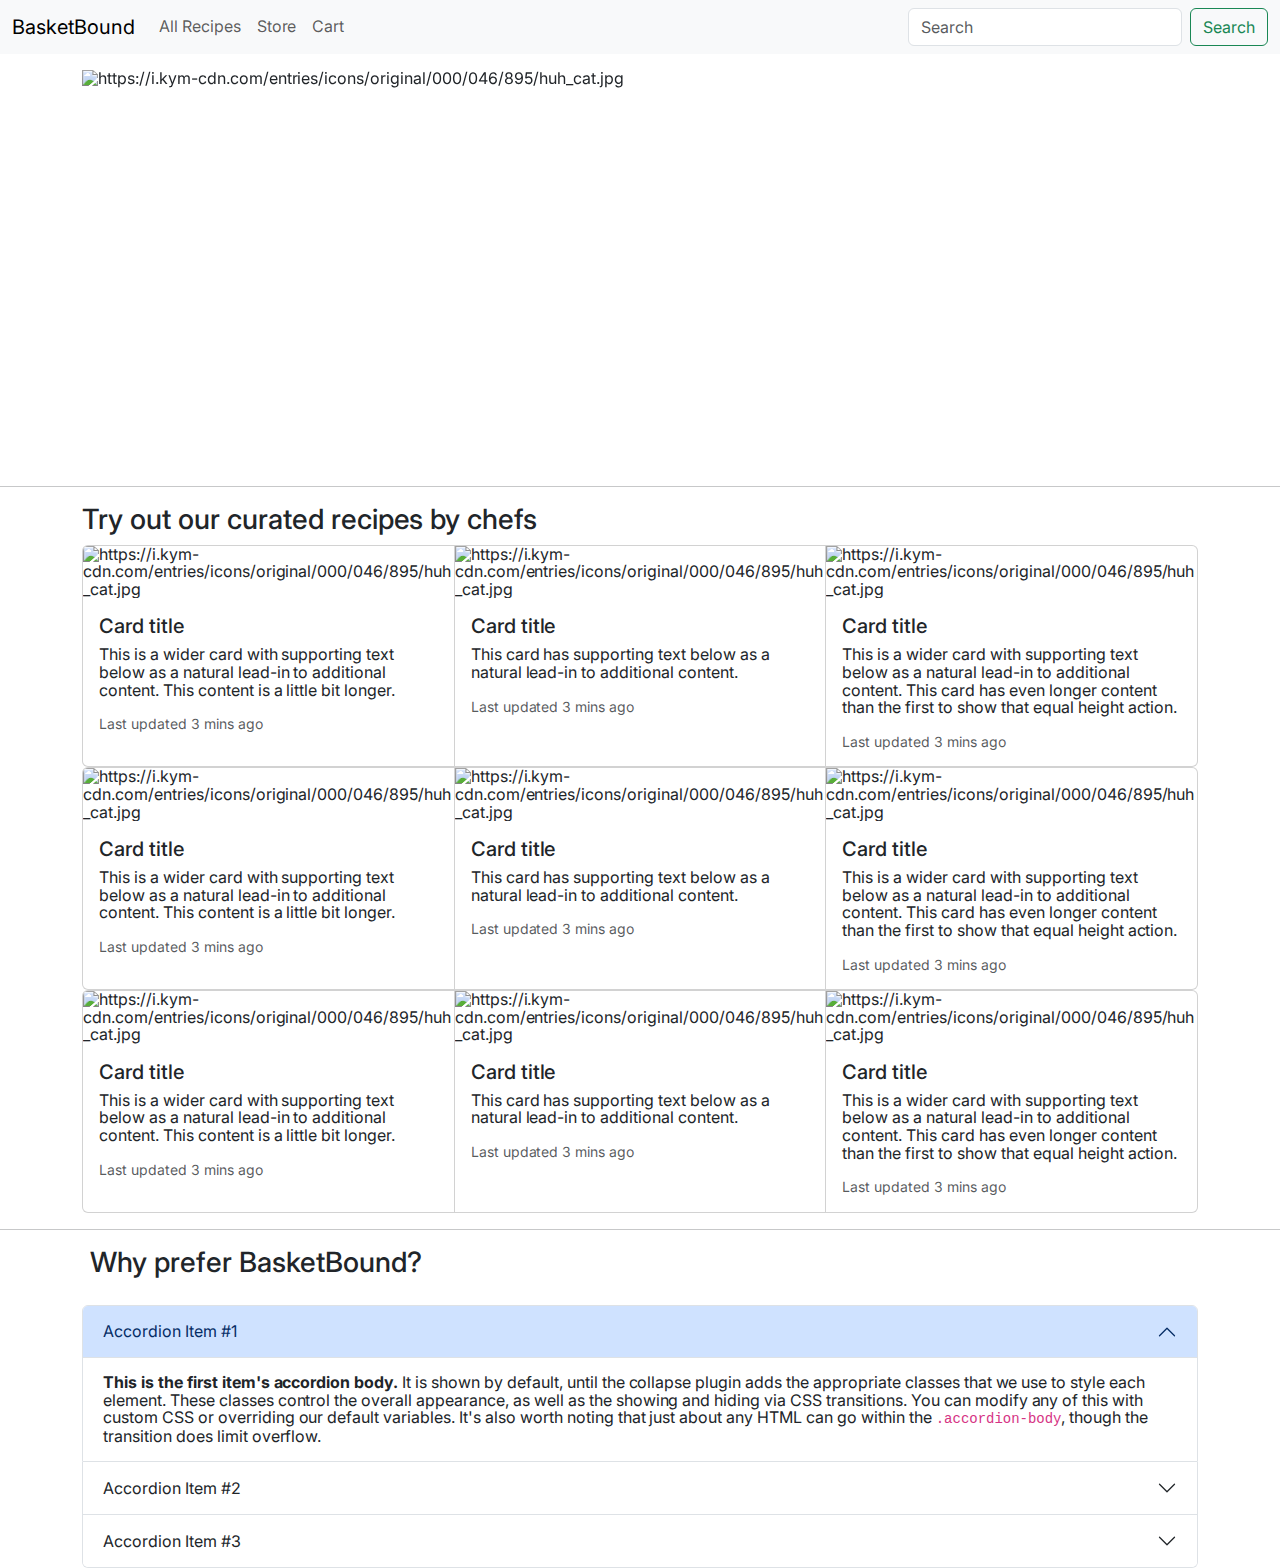
==== index.html @ 432cb75b "Initial commit" ====
<!doctype html>
<html lang="en">

<head>
    <meta charset="utf-8">
    <meta name="viewport" content="width=device-width, initial-scale=1">
    <title>Home | BasketBound</title>
    <link href="https://cdn.jsdelivr.net/npm/bootstrap@5.2.3/dist/css/bootstrap.min.css" rel="stylesheet">
    <link rel="preconnect" href="https://fonts.googleapis.com">
    <link rel="preconnect" href="https://fonts.gstatic.com" crossorigin>
    <link href="https://fonts.googleapis.com/css2?family=Inter:wght@100..900&display=swap" rel="stylesheet">
    <style>
        .carousel .carousel-item {
            height: 400px;
        }

        .carousel-item img {
            position: absolute;
            object-fit: cover;
            top: 0;
            left: 0;
            min-height: 400px;
        }
        body{
            font-family: 'Inter', sans-serif;
            letter-spacing: -0.02px;
            line-height: 1.1;
        }
    </style>
</head>

<body>
    <!-- Navbar -->
    <div class="">
        <nav class="navbar navbar-expand-lg bg-light">
            <div class="container-fluid">
                <a class="navbar-brand" href="./index.html">BasketBound</a>
                <button class="navbar-toggler" type="button" data-bs-toggle="collapse"
                    data-bs-target="#navbarTogglerDemo02" aria-controls="navbarTogglerDemo02" aria-expanded="false"
                    aria-label="Toggle navigation">
                    <span class="navbar-toggler-icon"></span>
                </button>
                <div class="collapse navbar-collapse" id="navbarTogglerDemo02">
                    <ul class="navbar-nav me-auto mb-2 mb-lg-0">
                        <li class="nav-item">
                            <a class="nav-link" href="./recipes.html">All Recipes</a>
                        </li>
                        <li class="nav-item">
                            <a class="nav-link" href="./store.html">Store</a>
                        </li>
                        <li class="nav-item">
                            <a class="nav-link" href="./cart.html">Cart</a>
                        </li>
                    </ul>
                    <form class="d-flex" role="search">
                        <input class="form-control me-2" type="search" placeholder="Search" aria-label="Search">
                        <button class="btn btn-outline-success" type="submit">Search</button>
                    </form>
                </div>
            </div>
        </nav>
    </div>
    <!-- Carousel -->
    <div class="container mt-3">
        <div id="carouselExampleCaptions" class="carousel slide" data-bs-ride="false">
            <div class="carousel-indicators">
                <button type="button" data-bs-target="#carouselExampleCaptions" data-bs-slide-to="0" class="active"
                    aria-current="true" aria-label="Slide 1"></button>
                <button type="button" data-bs-target="#carouselExampleCaptions" data-bs-slide-to="1"
                    aria-label="Slide 2"></button>
                <button type="button" data-bs-target="#carouselExampleCaptions" data-bs-slide-to="2"
                    aria-label="Slide 3"></button>
            </div>
            <div class="carousel-inner">
                <div class="carousel-item active">
                    <img src="https://i.kym-cdn.com/entries/icons/original/000/046/895/huh_cat.jpg"
                        class="d-block w-100"
                        alt="https://i.kym-cdn.com/entries/icons/original/000/046/895/huh_cat.jpg">
                    <div class="carousel-caption d-none d-md-block">
                        <h5>First slide label</h5>
                        <p>Some representative placeholder content for the first slide.</p>
                    </div>
                </div>
                <div class="carousel-item">
                    <img src="https://i.kym-cdn.com/entries/icons/original/000/046/895/huh_cat.jpg"
                        class="d-block w-100"
                        alt="https://i.kym-cdn.com/entries/icons/original/000/046/895/huh_cat.jpg">
                    <div class="carousel-caption d-none d-md-block">
                        <h5>Second slide label</h5>
                        <p>Some representative placeholder content for the second slide.</p>
                    </div>
                </div>
                <div class="carousel-item">
                    <img src="https://i.kym-cdn.com/entries/icons/original/000/046/895/huh_cat.jpg"
                        class="d-block w-100"
                        alt="https://i.kym-cdn.com/entries/icons/original/000/046/895/huh_cat.jpg">
                    <div class="carousel-caption d-none d-md-block">
                        <h5>Third slide label</h5>
                        <p>Some representative placeholder content for the third slide.</p>
                    </div>
                </div>
            </div>
            <button class="carousel-control-prev" type="button" data-bs-target="#carouselExampleCaptions"
                data-bs-slide="prev">
                <span class="carousel-control-prev-icon" aria-hidden="true"></span>
                <span class="visually-hidden">Previous</span>
            </button>
            <button class="carousel-control-next" type="button" data-bs-target="#carouselExampleCaptions"
                data-bs-slide="next">
                <span class="carousel-control-next-icon" aria-hidden="true"></span>
                <span class="visually-hidden">Next</span>
            </button>
        </div>
    </div>
    <hr>
    <!-- Popular Recipes - Card group -->
    <div class="container mt-3">
        <h3>Try out our curated recipes by chefs</h3>
        <div class="card-group">
            <div class="card">
                <img src="https://i.kym-cdn.com/entries/icons/original/000/046/895/huh_cat.jpg" class="card-img-top"
                    alt="https://i.kym-cdn.com/entries/icons/original/000/046/895/huh_cat.jpg">
                <div class="card-body">
                    <h5 class="card-title">Card title</h5>
                    <p class="card-text">This is a wider card with supporting text below as a natural lead-in to
                        additional content. This content is a little bit longer.</p>
                    <p class="card-text"><small class="text-muted">Last updated 3 mins ago</small></p>
                </div>
            </div>
            <div class="card">
                <img src="https://i.kym-cdn.com/entries/icons/original/000/046/895/huh_cat.jpg" class="card-img-top"
                    alt="https://i.kym-cdn.com/entries/icons/original/000/046/895/huh_cat.jpg">
                <div class="card-body">
                    <h5 class="card-title">Card title</h5>
                    <p class="card-text">This card has supporting text below as a natural lead-in to additional content.
                    </p>
                    <p class="card-text"><small class="text-muted">Last updated 3 mins ago</small></p>
                </div>
            </div>
            <div class="card">
                <img src="https://i.kym-cdn.com/entries/icons/original/000/046/895/huh_cat.jpg" class="card-img-top"
                    alt="https://i.kym-cdn.com/entries/icons/original/000/046/895/huh_cat.jpg">
                <div class="card-body">
                    <h5 class="card-title">Card title</h5>
                    <p class="card-text">This is a wider card with supporting text below as a natural lead-in to
                        additional content. This card has even longer content than the first to show that equal height
                        action.</p>
                    <p class="card-text"><small class="text-muted">Last updated 3 mins ago</small></p>
                </div>
            </div>
        </div>
        <div class="card-group">
            <div class="card">
                <img src="https://i.kym-cdn.com/entries/icons/original/000/046/895/huh_cat.jpg" class="card-img-top"
                    alt="https://i.kym-cdn.com/entries/icons/original/000/046/895/huh_cat.jpg">
                <div class="card-body">
                    <h5 class="card-title">Card title</h5>
                    <p class="card-text">This is a wider card with supporting text below as a natural lead-in to
                        additional content. This content is a little bit longer.</p>
                    <p class="card-text"><small class="text-muted">Last updated 3 mins ago</small></p>
                </div>
            </div>
            <div class="card">
                <img src="https://i.kym-cdn.com/entries/icons/original/000/046/895/huh_cat.jpg" class="card-img-top"
                    alt="https://i.kym-cdn.com/entries/icons/original/000/046/895/huh_cat.jpg">
                <div class="card-body">
                    <h5 class="card-title">Card title</h5>
                    <p class="card-text">This card has supporting text below as a natural lead-in to additional content.
                    </p>
                    <p class="card-text"><small class="text-muted">Last updated 3 mins ago</small></p>
                </div>
            </div>
            <div class="card">
                <img src="https://i.kym-cdn.com/entries/icons/original/000/046/895/huh_cat.jpg" class="card-img-top"
                    alt="https://i.kym-cdn.com/entries/icons/original/000/046/895/huh_cat.jpg">
                <div class="card-body">
                    <h5 class="card-title">Card title</h5>
                    <p class="card-text">This is a wider card with supporting text below as a natural lead-in to
                        additional content. This card has even longer content than the first to show that equal height
                        action.</p>
                    <p class="card-text"><small class="text-muted">Last updated 3 mins ago</small></p>
                </div>
            </div>
        </div>
        <div class="card-group">
            <div class="card">
                <img src="https://i.kym-cdn.com/entries/icons/original/000/046/895/huh_cat.jpg" class="card-img-top"
                    alt="https://i.kym-cdn.com/entries/icons/original/000/046/895/huh_cat.jpg">
                <div class="card-body">
                    <h5 class="card-title">Card title</h5>
                    <p class="card-text">This is a wider card with supporting text below as a natural lead-in to
                        additional content. This content is a little bit longer.</p>
                    <p class="card-text"><small class="text-muted">Last updated 3 mins ago</small></p>
                </div>
            </div>
            <div class="card">
                <img src="https://i.kym-cdn.com/entries/icons/original/000/046/895/huh_cat.jpg" class="card-img-top"
                    alt="https://i.kym-cdn.com/entries/icons/original/000/046/895/huh_cat.jpg">
                <div class="card-body">
                    <h5 class="card-title">Card title</h5>
                    <p class="card-text">This card has supporting text below as a natural lead-in to additional content.
                    </p>
                    <p class="card-text"><small class="text-muted">Last updated 3 mins ago</small></p>
                </div>
            </div>
            <div class="card">
                <img src="https://i.kym-cdn.com/entries/icons/original/000/046/895/huh_cat.jpg" class="card-img-top"
                    alt="https://i.kym-cdn.com/entries/icons/original/000/046/895/huh_cat.jpg">
                <div class="card-body">
                    <h5 class="card-title">Card title</h5>
                    <p class="card-text">This is a wider card with supporting text below as a natural lead-in to
                        additional content. This card has even longer content than the first to show that equal height
                        action.</p>
                    <p class="card-text"><small class="text-muted">Last updated 3 mins ago</small></p>
                </div>
            </div>
        </div>
    </div>
    <hr>
    <!-- FAQ - Accordion -->
    <div class="container mt-3">
        <h3 class="d-block m-2">Why prefer BasketBound?</h3>
        <span>&nbsp;</span>
        <div class="accordion" id="accordionExample">
            <div class="accordion-item">
                <h2 class="accordion-header" id="headingOne">
                    <button class="accordion-button" type="button" data-bs-toggle="collapse"
                        data-bs-target="#collapseOne" aria-expanded="true" aria-controls="collapseOne">
                        Accordion Item #1
                    </button>
                </h2>
                <div id="collapseOne" class="accordion-collapse collapse show" aria-labelledby="headingOne"
                    data-bs-parent="#accordionExample">
                    <div class="accordion-body">
                        <strong>This is the first item's accordion body.</strong> It is shown by default, until the
                        collapse plugin adds the appropriate classes that we use to style each element. These classes
                        control the overall appearance, as well as the showing and hiding via CSS transitions. You can
                        modify any of this with custom CSS or overriding our default variables. It's also worth noting
                        that just about any HTML can go within the <code>.accordion-body</code>, though the transition
                        does limit overflow.
                    </div>
                </div>
            </div>
            <div class="accordion-item">
                <h2 class="accordion-header" id="headingTwo">
                    <button class="accordion-button collapsed" type="button" data-bs-toggle="collapse"
                        data-bs-target="#collapseTwo" aria-expanded="false" aria-controls="collapseTwo">
                        Accordion Item #2
                    </button>
                </h2>
                <div id="collapseTwo" class="accordion-collapse collapse" aria-labelledby="headingTwo"
                    data-bs-parent="#accordionExample">
                    <div class="accordion-body">
                        <strong>This is the second item's accordion body.</strong> It is hidden by default, until the
                        collapse plugin adds the appropriate classes that we use to style each element. These classes
                        control the overall appearance, as well as the showing and hiding via CSS transitions. You can
                        modify any of this with custom CSS or overriding our default variables. It's also worth noting
                        that just about any HTML can go within the <code>.accordion-body</code>, though the transition
                        does limit overflow.
                    </div>
                </div>
            </div>
            <div class="accordion-item">
                <h2 class="accordion-header" id="headingThree">
                    <button class="accordion-button collapsed" type="button" data-bs-toggle="collapse"
                        data-bs-target="#collapseThree" aria-expanded="false" aria-controls="collapseThree">
                        Accordion Item #3
                    </button>
                </h2>
                <div id="collapseThree" class="accordion-collapse collapse" aria-labelledby="headingThree"
                    data-bs-parent="#accordionExample">
                    <div class="accordion-body">
                        <strong>This is the third item's accordion body.</strong> It is hidden by default, until the
                        collapse plugin adds the appropriate classes that we use to style each element. These classes
                        control the overall appearance, as well as the showing and hiding via CSS transitions. You can
                        modify any of this with custom CSS or overriding our default variables. It's also worth noting
                        that just about any HTML can go within the <code>.accordion-body</code>, though the transition
                        does limit overflow.
                    </div>
                </div>
            </div>
        </div>
    </div>

    <script src="https://cdn.jsdelivr.net/npm/bootstrap@5.2.3/dist/js/bootstrap.bundle.min.js"
        ></script>
</body>

</html>
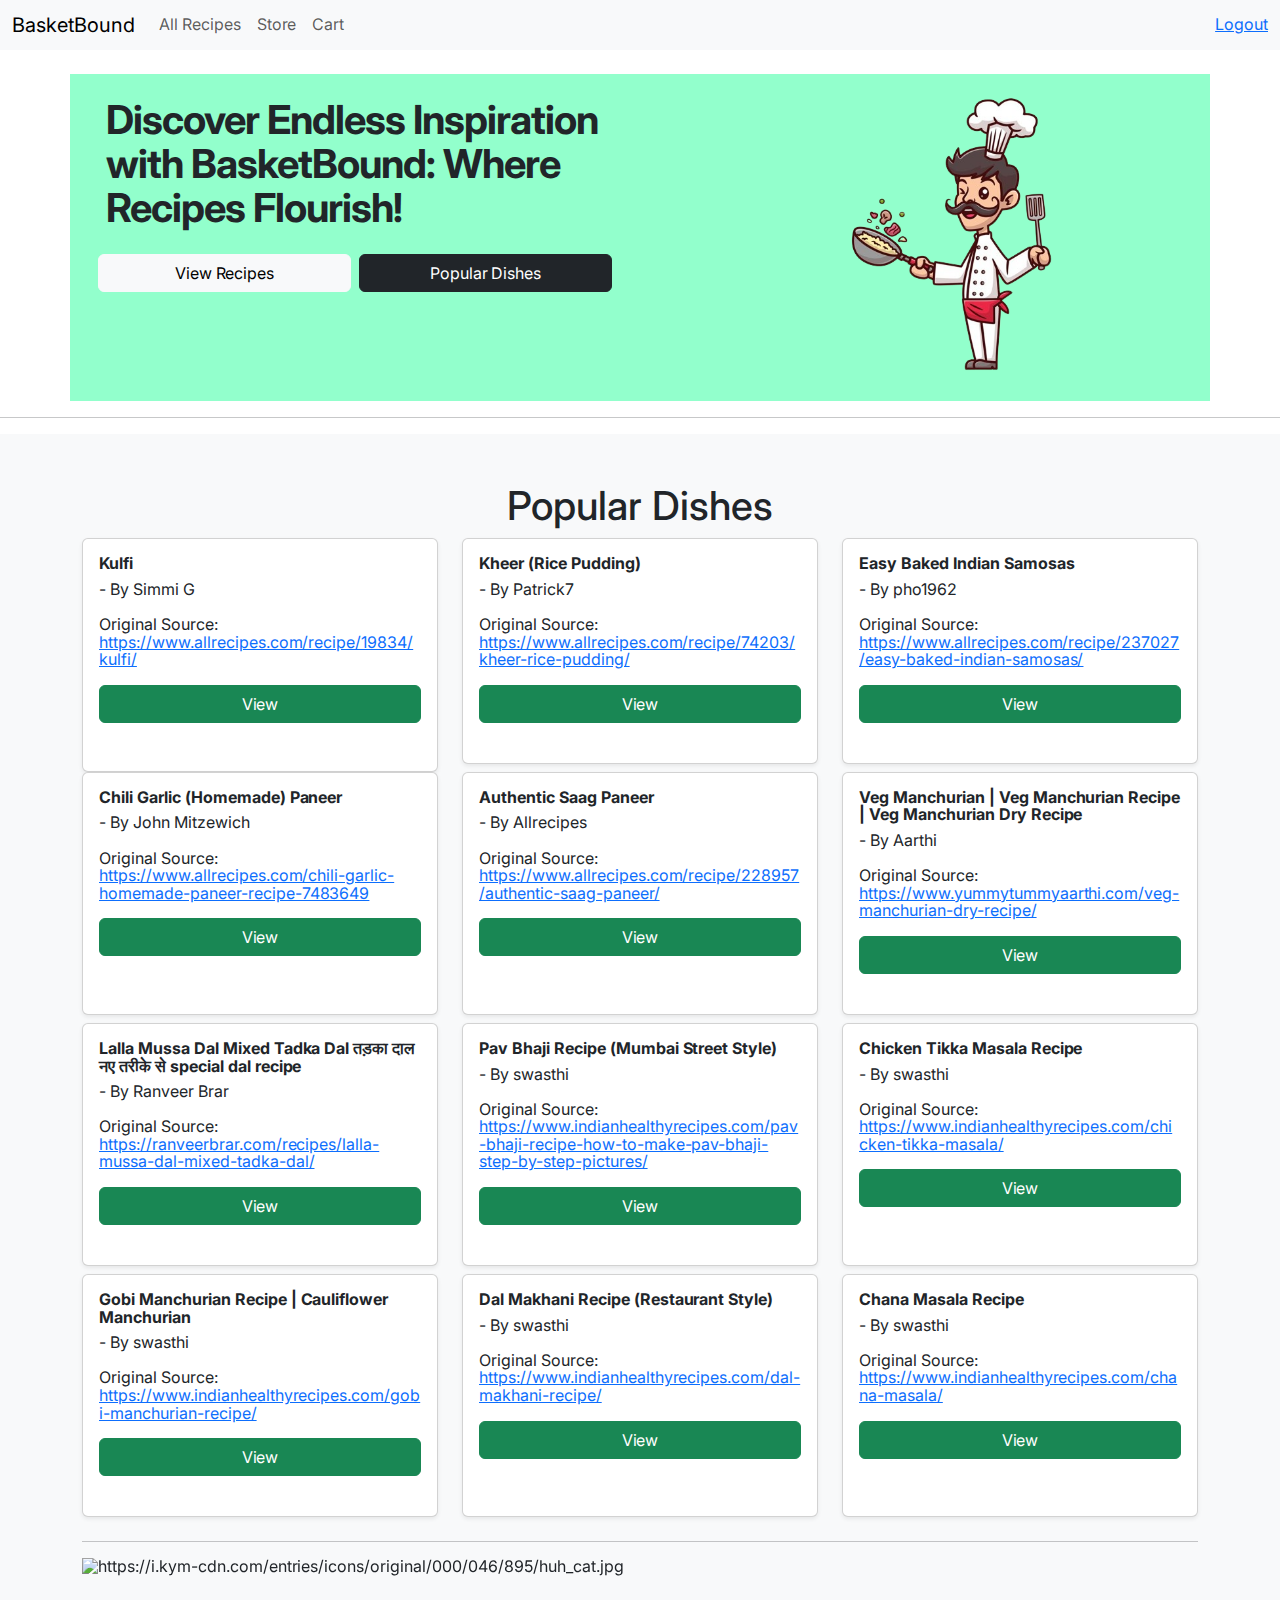
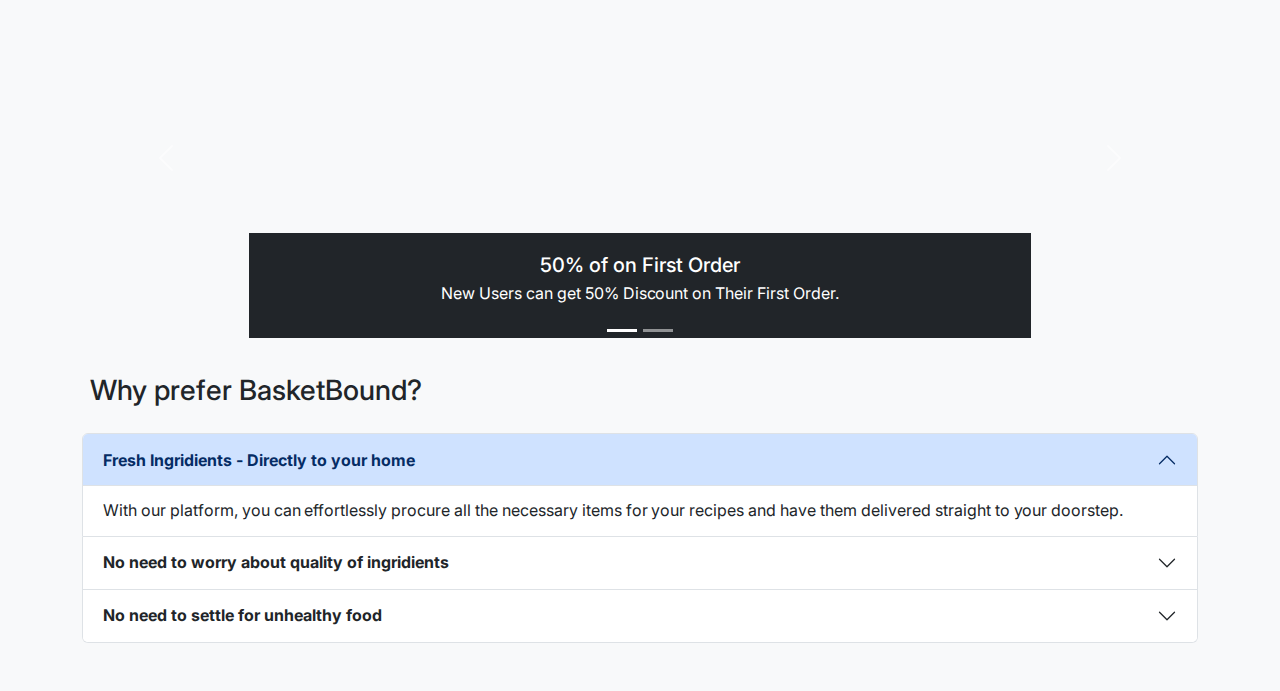
==== commit 59050723: "Improved and added design changes made by rahul + added `recipe-detail.html` and `checkout.html`" ====
--- a/index.html
+++ b/index.html
@@ -1,14 +1,18 @@
-<!doctype html>
+<!DOCTYPE html>
 <html lang="en">
-
 <head>
     <meta charset="utf-8">
     <meta name="viewport" content="width=device-width, initial-scale=1">
     <title>Home | BasketBound</title>
     <link href="https://cdn.jsdelivr.net/npm/bootstrap@5.2.3/dist/css/bootstrap.min.css" rel="stylesheet">
     <link rel="preconnect" href="https://fonts.googleapis.com">
-    <link rel="preconnect" href="https://fonts.gstatic.com" crossorigin>
-    <link href="https://fonts.googleapis.com/css2?family=Inter:wght@100..900&display=swap" rel="stylesheet">
+    <link rel="preconnect" href="https://fonts.gstatic.com" crossorigin="">
+    <link href="https://fonts.googleapis.com/css2?family=Inter:wght@100..900&amp;display=swap" rel="stylesheet">
+    <link rel="stylesheet" href="https://cdnjs.cloudflare.com/ajax/libs/font-awesome/6.5.1/css/all.min.css"
+        integrity="sha512-DTOQO9RWCH3ppGqcWaEA1BIZOC6xxalwEsw9c2QQeAIftl+Vegovlnee1c9QX4TctnWMn13TZye+giMm8e2LwA=="
+        crossorigin="anonymous" referrerpolicy="no-referrer">
+    <link rel="stylesheet" href="style.css">
+
     <style>
         .carousel .carousel-item {
             height: 400px;
@@ -20,11 +24,20 @@
             top: 0;
             left: 0;
             min-height: 400px;
+            min-width: 200px;
         }
-        body{
-            font-family: 'Inter', sans-serif;
+
+        body {
+            font-family: "Inter", sans-serif;
             letter-spacing: -0.02px;
+            font-weight: 400;
             line-height: 1.1;
+        }
+        .card{
+            height: 100% !important;
+        }
+        .card.mb-4 img {
+            max-height: 350px;
         }
     </style>
 </head>
@@ -52,238 +65,350 @@
                             <a class="nav-link" href="./cart.html">Cart</a>
                         </li>
                     </ul>
-                    <form class="d-flex" role="search">
-                        <input class="form-control me-2" type="search" placeholder="Search" aria-label="Search">
-                        <button class="btn btn-outline-success" type="submit">Search</button>
-                    </form>
+                    <a href="./login.html">Logout</a>
                 </div>
             </div>
         </nav>
     </div>
-    <!-- Carousel -->
-    <div class="container mt-3">
-        <div id="carouselExampleCaptions" class="carousel slide" data-bs-ride="false">
-            <div class="carousel-indicators">
-                <button type="button" data-bs-target="#carouselExampleCaptions" data-bs-slide-to="0" class="active"
-                    aria-current="true" aria-label="Slide 1"></button>
-                <button type="button" data-bs-target="#carouselExampleCaptions" data-bs-slide-to="1"
-                    aria-label="Slide 2"></button>
-                <button type="button" data-bs-target="#carouselExampleCaptions" data-bs-slide-to="2"
-                    aria-label="Slide 3"></button>
-            </div>
-            <div class="carousel-inner">
-                <div class="carousel-item active">
-                    <img src="https://i.kym-cdn.com/entries/icons/original/000/046/895/huh_cat.jpg"
-                        class="d-block w-100"
-                        alt="https://i.kym-cdn.com/entries/icons/original/000/046/895/huh_cat.jpg">
-                    <div class="carousel-caption d-none d-md-block">
-                        <h5>First slide label</h5>
-                        <p>Some representative placeholder content for the first slide.</p>
-                    </div>
-                </div>
-                <div class="carousel-item">
-                    <img src="https://i.kym-cdn.com/entries/icons/original/000/046/895/huh_cat.jpg"
-                        class="d-block w-100"
-                        alt="https://i.kym-cdn.com/entries/icons/original/000/046/895/huh_cat.jpg">
-                    <div class="carousel-caption d-none d-md-block">
-                        <h5>Second slide label</h5>
-                        <p>Some representative placeholder content for the second slide.</p>
-                    </div>
-                </div>
-                <div class="carousel-item">
-                    <img src="https://i.kym-cdn.com/entries/icons/original/000/046/895/huh_cat.jpg"
-                        class="d-block w-100"
-                        alt="https://i.kym-cdn.com/entries/icons/original/000/046/895/huh_cat.jpg">
-                    <div class="carousel-caption d-none d-md-block">
-                        <h5>Third slide label</h5>
-                        <p>Some representative placeholder content for the third slide.</p>
-                    </div>
-                </div>
-            </div>
-            <button class="carousel-control-prev" type="button" data-bs-target="#carouselExampleCaptions"
-                data-bs-slide="prev">
-                <span class="carousel-control-prev-icon" aria-hidden="true"></span>
-                <span class="visually-hidden">Previous</span>
-            </button>
-            <button class="carousel-control-next" type="button" data-bs-target="#carouselExampleCaptions"
-                data-bs-slide="next">
-                <span class="carousel-control-next-icon" aria-hidden="true"></span>
-                <span class="visually-hidden">Next</span>
-            </button>
+
+
+    <div class="container hero-section mt-4">
+        <div class="row">
+            <div class="col-md-6">
+                <h1 class="fw-bolder heading text-dark m-4 hero-tag">Discover Endless Inspiration with
+                    BasketBound:
+                    Where Recipes Flourish!</h1>
+                <div class="m-3 row gap-2">
+                    <a type="button" href="./recipes.html" class="col btn btn-light">View Recipes</a>
+                    <a type="button" href="#popular-dishes" class="col btn btn-dark">Popular Dishes</a>
+                </div>
+            </div>
+            <div class="col-md-6">
+                <img src="Images/hero.png" class="hero-img" alt="">
+
+            </div>
         </div>
     </div>
     <hr>
-    <!-- Popular Recipes - Card group -->
-    <div class="container mt-3">
-        <h3>Try out our curated recipes by chefs</h3>
-        <div class="card-group">
-            <div class="card">
-                <img src="https://i.kym-cdn.com/entries/icons/original/000/046/895/huh_cat.jpg" class="card-img-top"
-                    alt="https://i.kym-cdn.com/entries/icons/original/000/046/895/huh_cat.jpg">
-                <div class="card-body">
-                    <h5 class="card-title">Card title</h5>
-                    <p class="card-text">This is a wider card with supporting text below as a natural lead-in to
-                        additional content. This content is a little bit longer.</p>
-                    <p class="card-text"><small class="text-muted">Last updated 3 mins ago</small></p>
-                </div>
-            </div>
-            <div class="card">
-                <img src="https://i.kym-cdn.com/entries/icons/original/000/046/895/huh_cat.jpg" class="card-img-top"
-                    alt="https://i.kym-cdn.com/entries/icons/original/000/046/895/huh_cat.jpg">
-                <div class="card-body">
-                    <h5 class="card-title">Card title</h5>
-                    <p class="card-text">This card has supporting text below as a natural lead-in to additional content.
-                    </p>
-                    <p class="card-text"><small class="text-muted">Last updated 3 mins ago</small></p>
-                </div>
-            </div>
-            <div class="card">
-                <img src="https://i.kym-cdn.com/entries/icons/original/000/046/895/huh_cat.jpg" class="card-img-top"
-                    alt="https://i.kym-cdn.com/entries/icons/original/000/046/895/huh_cat.jpg">
-                <div class="card-body">
-                    <h5 class="card-title">Card title</h5>
-                    <p class="card-text">This is a wider card with supporting text below as a natural lead-in to
-                        additional content. This card has even longer content than the first to show that equal height
-                        action.</p>
-                    <p class="card-text"><small class="text-muted">Last updated 3 mins ago</small></p>
-                </div>
-            </div>
+    <div class="album py-5 bg-light" id="popular-dishes">
+        <div class="container">
+            <h1 class="heading-text" align="center">Popular Dishes</h1>
+            <div class="row">
+                <div class="col-md-4 mb-">
+                    <div class="card mb-4 shadow-sm">
+                        <!-- <svg class="bd-placeholder-img card-img-top" width="100%" height="225" xmlns="http://www.w3.org/2000/svg" role="img" aria-label="Placeholder: Thumbnail" preserveAspectRatio="xMidYMid slice" focusable="false"><title>Placeholder</title><rect width="100%" height="100%" fill="#55595c"/><text x="50%" y="50%" fill="#eceeef" dy=".3em">Thumbnail</text></svg> -->
+                        <img src="https://www.allrecipes.com/thmb/XFhOqHKWqiUPHjPYtZr5UCOFSqQ=/1500x0/filters:no_upscale():max_bytes(150000):strip_icc()/736349-kulfi-Leisha-1x1-1-27872b0a38bc4766bdb3217d3a7f214f.jpg"
+                            alt="" srcset="">
+                        <div class="card-body">
+                            <p class="card-title fw-bold">Kulfi</p>
+                            <p class="card-text">- By Simmi G<br><br> Original Source: <a
+                                    href="https://www.allrecipes.com/recipe/19834/kulfi/">https://www.allrecipes.com/recipe/19834/kulfi/</a>
+                            </p>
+                            <div class="d-grid gap-2">
+                                <a href="./recipe-detail.html" class="btn btn-success">View</a>
+                            </div>
+                        </div>
+                    </div>
+                </div>
+
+                <div class="col-md-4 mb-2">
+                    <div class="card mb-4 shadow-sm">
+                        <!-- <svg class="bd-placeholder-img card-img-top" width="100%" height="225" xmlns="http://www.w3.org/2000/svg" role="img" aria-label="Placeholder: Thumbnail" preserveAspectRatio="xMidYMid slice" focusable="false"><title>Placeholder</title><rect width="100%" height="100%" fill="#55595c"/><text x="50%" y="50%" fill="#eceeef" dy=".3em">Thumbnail</text></svg> -->
+                        <img src="https://www.allrecipes.com/thmb/qf1aHJcHi9iC1psLs7dS0w9T-Mo=/1500x0/filters:no_upscale():max_bytes(150000):strip_icc()/2237989-74a75a7e04f441fb8180e02811041929.jpg"
+                            alt="" srcset="">
+                        <div class="card-body">
+                            <p class="card-title fw-bold">Kheer (Rice Pudding)</p>
+                            <p class="card-text">- By Patrick7<br><br> Original Source: <a
+                                    href="https://www.allrecipes.com/recipe/74203/kheer-rice-pudding/">https://www.allrecipes.com/recipe/74203/kheer-rice-pudding/</a>
+                            </p>
+                            <div class="d-grid gap-2">
+                                <a href="./recipe-detail.html" class="btn btn-success">View</a>
+                            </div>
+                        </div>
+                    </div>
+                </div>
+
+                <div class="col-md-4 mb-2">
+                    <div class="card mb-4 shadow-sm">
+                        <!-- <svg class="bd-placeholder-img card-img-top" width="100%" height="225" xmlns="http://www.w3.org/2000/svg" role="img" aria-label="Placeholder: Thumbnail" preserveAspectRatio="xMidYMid slice" focusable="false"><title>Placeholder</title><rect width="100%" height="100%" fill="#55595c"/><text x="50%" y="50%" fill="#eceeef" dy=".3em">Thumbnail</text></svg> -->
+                        <img src="https://www.allrecipes.com/thmb/-nG5Xe62ncJ_-pD4iYmrIBpe3oI=/1500x0/filters:no_upscale():max_bytes(150000):strip_icc()/3449161-easy-baked-indian-samosas-dslade-4x3-1-15f273201ceb48f39d922eb952636c97.jpg"
+                            alt="" srcset="">
+                        <div class="card-body">
+                            <p class="card-title fw-bold">Easy Baked Indian Samosas</p>
+                            <p class="card-text">- By pho1962<br><br> Original Source: <a
+                                    href="https://www.allrecipes.com/recipe/237027/easy-baked-indian-samosas/">https://www.allrecipes.com/recipe/237027/easy-baked-indian-samosas/</a>
+                            </p>
+                            <div class="d-grid gap-2">
+                                <a href="./recipe-detail.html" class="btn btn-success">View</a>
+                            </div>
+                        </div>
+                    </div>
+                </div>
+
+                <div class="col-md-4 mb-2">
+                    <div class="card mb-4 shadow-sm">
+                        <!-- <svg class="bd-placeholder-img card-img-top" width="100%" height="225" xmlns="http://www.w3.org/2000/svg" role="img" aria-label="Placeholder: Thumbnail" preserveAspectRatio="xMidYMid slice" focusable="false"><title>Placeholder</title><rect width="100%" height="100%" fill="#55595c"/><text x="50%" y="50%" fill="#eceeef" dy=".3em">Thumbnail</text></svg> -->
+                        <img src="https://www.allrecipes.com/thmb/xQ-becYNdcjmF0Bmt37pSqENcjY=/1500x0/filters:no_upscale():max_bytes(150000):strip_icc()/7483649ChiliGarlicPaneerchefJohn4x3-c6653bb06f114d19be76de957cec2874.jpg"
+                            alt="" srcset="">
+                        <div class="card-body">
+                            <p class="card-title fw-bold">Chili Garlic (Homemade) Paneer</p>
+                            <p class="card-text">- By John Mitzewich<br><br> Original Source: <a
+                                    href="https://www.allrecipes.com/chili-garlic-homemade-paneer-recipe-7483649">https://www.allrecipes.com/chili-garlic-homemade-paneer-recipe-7483649</a>
+                            </p>
+                            <div class="d-grid gap-2">
+                                <a href="./recipe-detail.html" class="btn btn-success">View</a>
+                            </div>
+                        </div>
+                    </div>
+                </div>
+
+                <div class="col-md-4 mb-2">
+                    <div class="card mb-4 shadow-sm">
+                        <!-- <svg class="bd-placeholder-img card-img-top" width="100%" height="225" xmlns="http://www.w3.org/2000/svg" role="img" aria-label="Placeholder: Thumbnail" preserveAspectRatio="xMidYMid slice" focusable="false"><title>Placeholder</title><rect width="100%" height="100%" fill="#55595c"/><text x="50%" y="50%" fill="#eceeef" dy=".3em">Thumbnail</text></svg> -->
+                        <img src="https://www.allrecipes.com/thmb/bxVDGrGgSIxZQVAmIwgdf7WPFgE=/1500x0/filters:no_upscale():max_bytes(150000):strip_icc()/8924990-5910b21fc7d94e67a6b0b098afe3f990.jpg"
+                            alt="" srcset="">
+                        <div class="card-body">
+                            <p class="card-title fw-bold">Authentic Saag Paneer</p>
+                            <p class="card-text">- By Allrecipes<br><br> Original Source: <a
+                                    href="https://www.allrecipes.com/recipe/228957/authentic-saag-paneer/">https://www.allrecipes.com/recipe/228957/authentic-saag-paneer/</a>
+                            </p>
+                            <div class="d-grid gap-2">
+                                <a href="./recipe-detail.html" class="btn btn-success">View</a>
+                            </div>
+                        </div>
+                    </div>
+                </div>
+
+                <div class="col-md-4 mb-2">
+                    <div class="card mb-4 shadow-sm">
+                        <!-- <svg class="bd-placeholder-img card-img-top" width="100%" height="225" xmlns="http://www.w3.org/2000/svg" role="img" aria-label="Placeholder: Thumbnail" preserveAspectRatio="xMidYMid slice" focusable="false"><title>Placeholder</title><rect width="100%" height="100%" fill="#55595c"/><text x="50%" y="50%" fill="#eceeef" dy=".3em">Thumbnail</text></svg> -->
+                        <img src="https://www.yummytummyaarthi.com/wp-content/uploads/2015/11/1-9-1.jpg" alt=""
+                            srcset="">
+                        <div class="card-body">
+                            <p class="card-title fw-bold">Veg Manchurian | Veg Manchurian Recipe | Veg Manchurian Dry
+                                Recipe</p>
+                            <p class="card-text">- By Aarthi<br><br> Original Source: <a
+                                    href="https://www.yummytummyaarthi.com/veg-manchurian-dry-recipe/">https://www.yummytummyaarthi.com/veg-manchurian-dry-recipe/</a>
+                            </p>
+                            <div class="d-grid gap-2">
+                                <a href="./recipe-detail.html" class="btn btn-success">View</a>
+                            </div>
+                        </div>
+                    </div>
+                </div>
+
+                <div class="col-md-4 mb-2">
+                    <div class="card mb-4 shadow-sm">
+                        <!-- <svg class="bd-placeholder-img card-img-top" width="100%" height="225" xmlns="http://www.w3.org/2000/svg" role="img" aria-label="Placeholder: Thumbnail" preserveAspectRatio="xMidYMid slice" focusable="false"><title>Placeholder</title><rect width="100%" height="100%" fill="#55595c"/><text x="50%" y="50%" fill="#eceeef" dy=".3em">Thumbnail</text></svg> -->
+                        <img src="https://ranveerbrar.com/wp-content/uploads/2022/11/Lalla-Mussa-Dal.jpg" alt=""
+                            srcset="">
+                        <div class="card-body">
+                            <p class="card-title fw-bold">Lalla Mussa Dal Mixed Tadka Dal तड़का दाल नए तरीके से special
+                                dal recipe</p>
+                            <p class="card-text">- By Ranveer Brar<br><br> Original Source: <a
+                                    href="https://ranveerbrar.com/recipes/lalla-mussa-dal-mixed-tadka-dal/">https://ranveerbrar.com/recipes/lalla-mussa-dal-mixed-tadka-dal/</a>
+                            </p>
+                            <div class="d-grid gap-2">
+                                <a href="./recipe-detail.html" class="btn btn-success">View</a>
+                            </div>
+                        </div>
+                    </div>
+                </div>
+
+                <div class="col-md-4 mb-2">
+                    <div class="card mb-4 shadow-sm">
+                        <!-- <svg class="bd-placeholder-img card-img-top" width="100%" height="225" xmlns="http://www.w3.org/2000/svg" role="img" aria-label="Placeholder: Thumbnail" preserveAspectRatio="xMidYMid slice" focusable="false"><title>Placeholder</title><rect width="100%" height="100%" fill="#55595c"/><text x="50%" y="50%" fill="#eceeef" dy=".3em">Thumbnail</text></svg> -->
+                        <img src="https://www.indianhealthyrecipes.com/wp-content/uploads/2021/11/pav-bhaji.jpg" alt=""
+                            srcset="">
+                        <div class="card-body">
+                            <p class="card-title fw-bold">Pav Bhaji Recipe (Mumbai Street Style)</p>
+                            <p class="card-text">- By swasthi<br><br> Original Source: <a
+                                    href="https://www.indianhealthyrecipes.com/pav-bhaji-recipe-how-to-make-pav-bhaji-step-by-step-pictures/">https://www.indianhealthyrecipes.com/pav-bhaji-recipe-how-to-make-pav-bhaji-step-by-step-pictures/</a>
+                            </p>
+                            <div class="d-grid gap-2">
+                                <a href="./recipe-detail.html" class="btn btn-success">View</a>
+                            </div>
+                        </div>
+                    </div>
+                </div>
+
+                <div class="col-md-4 mb-2">
+                    <div class="card mb-4 shadow-sm">
+                        <!-- <svg class="bd-placeholder-img card-img-top" width="100%" height="225" xmlns="http://www.w3.org/2000/svg" role="img" aria-label="Placeholder: Thumbnail" preserveAspectRatio="xMidYMid slice" focusable="false"><title>Placeholder</title><rect width="100%" height="100%" fill="#55595c"/><text x="50%" y="50%" fill="#eceeef" dy=".3em">Thumbnail</text></svg> -->
+                        <img src="https://www.indianhealthyrecipes.com/wp-content/uploads/2022/06/chicken-tikka-masala.jpg"
+                            alt="" srcset="">
+                        <div class="card-body">
+                            <p class="card-title fw-bold">Chicken Tikka Masala Recipe</p>
+                            <p class="card-text">- By swasthi<br><br> Original Source: <a
+                                    href="https://www.indianhealthyrecipes.com/chicken-tikka-masala/">https://www.indianhealthyrecipes.com/chicken-tikka-masala/</a>
+                            </p>
+                            <div class="d-grid gap-2">
+                                <a href="./recipe-detail.html" class="btn btn-success">View</a>
+                            </div>
+                        </div>
+                    </div>
+                </div>
+
+                <div class="col-md-4 mb-2">
+                    <div class="card mb-4 shadow-sm">
+                        <!-- <svg class="bd-placeholder-img card-img-top" width="100%" height="225" xmlns="http://www.w3.org/2000/svg" role="img" aria-label="Placeholder: Thumbnail" preserveAspectRatio="xMidYMid slice" focusable="false"><title>Placeholder</title><rect width="100%" height="100%" fill="#55595c"/><text x="50%" y="50%" fill="#eceeef" dy=".3em">Thumbnail</text></svg> -->
+                        <img src="https://www.indianhealthyrecipes.com/wp-content/uploads/2022/02/gobi-manchurian-cauliflower-manchurian.jpg"
+                            alt="" srcset="">
+                        <div class="card-body">
+                            <p class="card-title fw-bold">Gobi Manchurian Recipe | Cauliflower Manchurian</p>
+                            <p class="card-text">- By swasthi<br><br> Original Source: <a
+                                    href="https://www.indianhealthyrecipes.com/gobi-manchurian-recipe/">https://www.indianhealthyrecipes.com/gobi-manchurian-recipe/</a>
+                            </p>
+                            <div class="d-grid gap-2">
+                                <a href="./recipe-detail.html" class="btn btn-success">View</a>
+                            </div>
+                        </div>
+                    </div>
+                </div>
+
+                <div class="col-md-4 mb-2">
+                    <div class="card mb-4 shadow-sm">
+                        <!-- <svg class="bd-placeholder-img card-img-top" width="100%" height="225" xmlns="http://www.w3.org/2000/svg" role="img" aria-label="Placeholder: Thumbnail" preserveAspectRatio="xMidYMid slice" focusable="false"><title>Placeholder</title><rect width="100%" height="100%" fill="#55595c"/><text x="50%" y="50%" fill="#eceeef" dy=".3em">Thumbnail</text></svg> -->
+                        <img src="https://www.indianhealthyrecipes.com/wp-content/uploads/2022/02/dal-makhani-recipe.jpg"
+                            alt="" srcset="">
+                        <div class="card-body">
+                            <p class="card-title fw-bold">Dal Makhani Recipe (Restaurant Style)</p>
+                            <p class="card-text">- By swasthi<br><br> Original Source: <a
+                                    href="https://www.indianhealthyrecipes.com/dal-makhani-recipe/">https://www.indianhealthyrecipes.com/dal-makhani-recipe/</a>
+                            </p>
+                            <div class="d-grid gap-2">
+                                <a href="./recipe-detail.html" class="btn btn-success">View</a>
+                            </div>
+                        </div>
+                    </div>
+                </div>
+
+                <div class="col-md-4 mb-2">
+                    <div class="card mb-4 shadow-sm">
+                        <!-- <svg class="bd-placeholder-img card-img-top" width="100%" height="225" xmlns="http://www.w3.org/2000/svg" role="img" aria-label="Placeholder: Thumbnail" preserveAspectRatio="xMidYMid slice" focusable="false"><title>Placeholder</title><rect width="100%" height="100%" fill="#55595c"/><text x="50%" y="50%" fill="#eceeef" dy=".3em">Thumbnail</text></svg> -->
+                        <img src="https://www.indianhealthyrecipes.com/wp-content/uploads/2021/08/chana-masala-recipe.jpg"
+                            alt="" srcset="">
+                        <div class="card-body">
+                            <p class="card-title fw-bold">Chana Masala Recipe</p>
+                            <p class="card-text">- By swasthi<br><br> Original Source: <a
+                                    href="https://www.indianhealthyrecipes.com/chana-masala/">https://www.indianhealthyrecipes.com/chana-masala/</a>
+                            </p>
+                            <div class="d-grid gap-2">
+                                <a href="./recipe-detail.html" class="btn btn-success">View</a>
+                            </div>
+                        </div>
+                    </div>
+                </div>
+
+            </div>
+
+            <hr>
+
         </div>
-        <div class="card-group">
-            <div class="card">
-                <img src="https://i.kym-cdn.com/entries/icons/original/000/046/895/huh_cat.jpg" class="card-img-top"
-                    alt="https://i.kym-cdn.com/entries/icons/original/000/046/895/huh_cat.jpg">
-                <div class="card-body">
-                    <h5 class="card-title">Card title</h5>
-                    <p class="card-text">This is a wider card with supporting text below as a natural lead-in to
-                        additional content. This content is a little bit longer.</p>
-                    <p class="card-text"><small class="text-muted">Last updated 3 mins ago</small></p>
-                </div>
-            </div>
-            <div class="card">
-                <img src="https://i.kym-cdn.com/entries/icons/original/000/046/895/huh_cat.jpg" class="card-img-top"
-                    alt="https://i.kym-cdn.com/entries/icons/original/000/046/895/huh_cat.jpg">
-                <div class="card-body">
-                    <h5 class="card-title">Card title</h5>
-                    <p class="card-text">This card has supporting text below as a natural lead-in to additional content.
-                    </p>
-                    <p class="card-text"><small class="text-muted">Last updated 3 mins ago</small></p>
-                </div>
-            </div>
-            <div class="card">
-                <img src="https://i.kym-cdn.com/entries/icons/original/000/046/895/huh_cat.jpg" class="card-img-top"
-                    alt="https://i.kym-cdn.com/entries/icons/original/000/046/895/huh_cat.jpg">
-                <div class="card-body">
-                    <h5 class="card-title">Card title</h5>
-                    <p class="card-text">This is a wider card with supporting text below as a natural lead-in to
-                        additional content. This card has even longer content than the first to show that equal height
-                        action.</p>
-                    <p class="card-text"><small class="text-muted">Last updated 3 mins ago</small></p>
-                </div>
+        <div class="container mt-3">
+            <div id="carouselExampleCaptions" class="carousel slide" data-bs-ride="carousel">
+                <div class="carousel-indicators">
+                    <button type="button" data-bs-target="#carouselExampleCaptions" data-bs-slide-to="0" class="active"
+                        aria-current="true" aria-label="Slide 1"></button>
+                    <button type="button" data-bs-target="#carouselExampleCaptions" data-bs-slide-to="1"
+                        aria-label="Slide 2"></button>
+                </div>
+                <div class="carousel-inner">
+                    <div class="carousel-item active">
+                        <img src="https://freshcart.codescandy.com/assets/images/slider/slide-1.jpg"
+                            class="d-block w-100"
+                            alt="https://i.kym-cdn.com/entries/icons/original/000/046/895/huh_cat.jpg">
+                        <div class="carousel-caption d-block bg-dark">
+                            <h5>50% of on First Order</h5>
+                            <p>
+                                New Users can get 50% Discount on Their First Order.
+                            </p>
+                        </div>
+                    </div>
+                    <div class="carousel-item">
+                        <img src="https://freshcart.codescandy.com/assets/images/slider/slider-2.jpg"
+                            class="d-block w-100"
+                            alt="https://i.kym-cdn.com/entries/icons/original/000/046/895/huh_cat.jpg">
+                        <div class="carousel-caption d-block bg-dark">
+                            <h5>Free Home Delivery*</h5>
+                            <p>
+                                * Free Home Delivery available on order value greater than Rs. 199.
+                            </p>
+                        </div>
+                    </div>
+                </div>
+                <button class="carousel-control-prev" type="button" data-bs-target="#carouselExampleCaptions"
+                    data-bs-slide="prev">
+                    <span class="carousel-control-prev-icon" aria-hidden="true"></span>
+                    <span class="visually-hidden">Previous</span>
+                </button>
+                <button class="carousel-control-next" type="button" data-bs-target="#carouselExampleCaptions"
+                    data-bs-slide="next">
+                    <span class="carousel-control-next-icon" aria-hidden="true"></span>
+                    <span class="visually-hidden">Next</span>
+                </button>
             </div>
         </div>
-        <div class="card-group">
-            <div class="card">
-                <img src="https://i.kym-cdn.com/entries/icons/original/000/046/895/huh_cat.jpg" class="card-img-top"
-                    alt="https://i.kym-cdn.com/entries/icons/original/000/046/895/huh_cat.jpg">
-                <div class="card-body">
-                    <h5 class="card-title">Card title</h5>
-                    <p class="card-text">This is a wider card with supporting text below as a natural lead-in to
-                        additional content. This content is a little bit longer.</p>
-                    <p class="card-text"><small class="text-muted">Last updated 3 mins ago</small></p>
-                </div>
-            </div>
-            <div class="card">
-                <img src="https://i.kym-cdn.com/entries/icons/original/000/046/895/huh_cat.jpg" class="card-img-top"
-                    alt="https://i.kym-cdn.com/entries/icons/original/000/046/895/huh_cat.jpg">
-                <div class="card-body">
-                    <h5 class="card-title">Card title</h5>
-                    <p class="card-text">This card has supporting text below as a natural lead-in to additional content.
-                    </p>
-                    <p class="card-text"><small class="text-muted">Last updated 3 mins ago</small></p>
-                </div>
-            </div>
-            <div class="card">
-                <img src="https://i.kym-cdn.com/entries/icons/original/000/046/895/huh_cat.jpg" class="card-img-top"
-                    alt="https://i.kym-cdn.com/entries/icons/original/000/046/895/huh_cat.jpg">
-                <div class="card-body">
-                    <h5 class="card-title">Card title</h5>
-                    <p class="card-text">This is a wider card with supporting text below as a natural lead-in to
-                        additional content. This card has even longer content than the first to show that equal height
-                        action.</p>
-                    <p class="card-text"><small class="text-muted">Last updated 3 mins ago</small></p>
+        <!-- FAQ - Accordion -->
+        <div class="container mt-3">
+            <h3 class="d-block m-2">Why prefer BasketBound?</h3>
+            <span>&nbsp;</span>
+            <div class="accordion" id="accordionExample">
+                <div class="accordion-item">
+                    <h2 class="accordion-header" id="headingOne">
+                        <button class="accordion-button" type="button" data-bs-toggle="collapse"
+                            data-bs-target="#collapseOne" aria-expanded="true" aria-controls="collapseOne">
+                            Fresh Ingridients - Directly to your home
+                        </button>
+                    </h2>
+                    <div id="collapseOne" class="accordion-collapse collapse show" aria-labelledby="headingOne"
+                        data-bs-parent="#accordionExample">
+                        <div class="accordion-body">
+                            With our platform, you can effortlessly procure all the necessary items for your recipes and
+                            have them delivered straight to your doorstep.
+                        </div>
+                    </div>
+                </div>
+                <div class="accordion-item">
+                    <h2 class="accordion-header" id="headingTwo">
+                        <button class="accordion-button collapsed" type="button" data-bs-toggle="collapse"
+                            data-bs-target="#collapseTwo" aria-expanded="false" aria-controls="collapseTwo">
+                            No need to worry about quality of ingridients
+                        </button>
+                    </h2>
+                    <div id="collapseTwo" class="accordion-collapse collapse" aria-labelledby="headingTwo"
+                        data-bs-parent="#accordionExample">
+                        <div class="accordion-body">
+                            With BasketBound, you can trust that every ingredient sourced for your recipes meets the
+                            highest standards of quality. Our platform carefully selects reputable suppliers, ensuring
+                            that you never have to worry about the freshness or reliability of your ingredients
+                        </div>
+                    </div>
+                </div>
+                <div class="accordion-item">
+                    <h2 class="accordion-header" id="headingThree">
+                        <button class="accordion-button collapsed" type="button" data-bs-toggle="collapse"
+                            data-bs-target="#collapseThree" aria-expanded="false" aria-controls="collapseThree">
+                            No need to settle for unhealthy food
+                        </button>
+                    </h2>
+                    <div id="collapseThree" class="accordion-collapse collapse" aria-labelledby="headingThree"
+                        data-bs-parent="#accordionExample">
+                        <div class="accordion-body">
+                            Say goodbye to compromising on your dietary goals – our platform ensures that you have
+                            access to wholesome options for every recipe. With BasketBound, you can create delicious
+                            meals without ever sacrificing your commitment to healthy eating.
+                        </div>
+                    </div>
                 </div>
             </div>
         </div>
     </div>
-    <hr>
-    <!-- FAQ - Accordion -->
-    <div class="container mt-3">
-        <h3 class="d-block m-2">Why prefer BasketBound?</h3>
-        <span>&nbsp;</span>
-        <div class="accordion" id="accordionExample">
-            <div class="accordion-item">
-                <h2 class="accordion-header" id="headingOne">
-                    <button class="accordion-button" type="button" data-bs-toggle="collapse"
-                        data-bs-target="#collapseOne" aria-expanded="true" aria-controls="collapseOne">
-                        Accordion Item #1
-                    </button>
-                </h2>
-                <div id="collapseOne" class="accordion-collapse collapse show" aria-labelledby="headingOne"
-                    data-bs-parent="#accordionExample">
-                    <div class="accordion-body">
-                        <strong>This is the first item's accordion body.</strong> It is shown by default, until the
-                        collapse plugin adds the appropriate classes that we use to style each element. These classes
-                        control the overall appearance, as well as the showing and hiding via CSS transitions. You can
-                        modify any of this with custom CSS or overriding our default variables. It's also worth noting
-                        that just about any HTML can go within the <code>.accordion-body</code>, though the transition
-                        does limit overflow.
-                    </div>
-                </div>
-            </div>
-            <div class="accordion-item">
-                <h2 class="accordion-header" id="headingTwo">
-                    <button class="accordion-button collapsed" type="button" data-bs-toggle="collapse"
-                        data-bs-target="#collapseTwo" aria-expanded="false" aria-controls="collapseTwo">
-                        Accordion Item #2
-                    </button>
-                </h2>
-                <div id="collapseTwo" class="accordion-collapse collapse" aria-labelledby="headingTwo"
-                    data-bs-parent="#accordionExample">
-                    <div class="accordion-body">
-                        <strong>This is the second item's accordion body.</strong> It is hidden by default, until the
-                        collapse plugin adds the appropriate classes that we use to style each element. These classes
-                        control the overall appearance, as well as the showing and hiding via CSS transitions. You can
-                        modify any of this with custom CSS or overriding our default variables. It's also worth noting
-                        that just about any HTML can go within the <code>.accordion-body</code>, though the transition
-                        does limit overflow.
-                    </div>
-                </div>
-            </div>
-            <div class="accordion-item">
-                <h2 class="accordion-header" id="headingThree">
-                    <button class="accordion-button collapsed" type="button" data-bs-toggle="collapse"
-                        data-bs-target="#collapseThree" aria-expanded="false" aria-controls="collapseThree">
-                        Accordion Item #3
-                    </button>
-                </h2>
-                <div id="collapseThree" class="accordion-collapse collapse" aria-labelledby="headingThree"
-                    data-bs-parent="#accordionExample">
-                    <div class="accordion-body">
-                        <strong>This is the third item's accordion body.</strong> It is hidden by default, until the
-                        collapse plugin adds the appropriate classes that we use to style each element. These classes
-                        control the overall appearance, as well as the showing and hiding via CSS transitions. You can
-                        modify any of this with custom CSS or overriding our default variables. It's also worth noting
-                        that just about any HTML can go within the <code>.accordion-body</code>, though the transition
-                        does limit overflow.
-                    </div>
-                </div>
-            </div>
-        </div>
-    </div>
-
-    <script src="https://cdn.jsdelivr.net/npm/bootstrap@5.2.3/dist/js/bootstrap.bundle.min.js"
-        ></script>
+
+
+    <script src="https://cdn.jsdelivr.net/npm/bootstrap@5.2.3/dist/js/bootstrap.bundle.min.js"></script>
+
+
 </body>
 
 </html>--- a/style.css
+++ b/style.css
@@ -0,0 +1,88 @@
+.hero-section {
+    background-color: #92ffcc;
+    width: 100%;
+}
+
+.hero-img {
+    width: 60%;
+    margin-left: 150px;
+
+}
+
+.hero-tag {
+    margin-left: 24px;
+    text-align: left;
+    line-height: 1.1;
+    letter-spacing: -1px;
+}
+
+.accordion-header .accordion-button {
+    font-weight: bold;
+}
+
+.feedback {
+    background-color: #92ffcc;
+}
+
+.test-desc {
+    margin-top: 50px;
+}
+
+/* body {
+    background-color: #5165ff;
+    height: 100vh;
+    display: flex;
+    justify-content: center;
+    align-items: center
+} */
+
+.modal-body {
+    background-color: #fff;
+    border-color: #fff;
+
+}
+
+
+.close {
+    color: #000;
+    cursor: pointer;
+}
+
+.close:hover {
+    color: #000;
+}
+
+
+.theme-color {
+
+    color: #004cb9;
+}
+
+hr.new1 {
+    border-top: 2px dashed #fff;
+    margin: 0.4rem 0;
+}
+
+
+.btn-primary {
+    color: #fff;
+    background-color: #004cb9;
+    border-color: #004cb9;
+    padding: 12px;
+    padding-right: 30px;
+    padding-left: 30px;
+    border-radius: 1px;
+    font-size: 17px;
+}
+
+
+.btn-primary:hover {
+    color: #fff;
+    background-color: #004cb9;
+    border-color: #004cb9;
+    padding: 12px;
+    padding-right: 30px;
+    padding-left: 30px;
+    border-radius: 1px;
+    font-size: 17px;
+}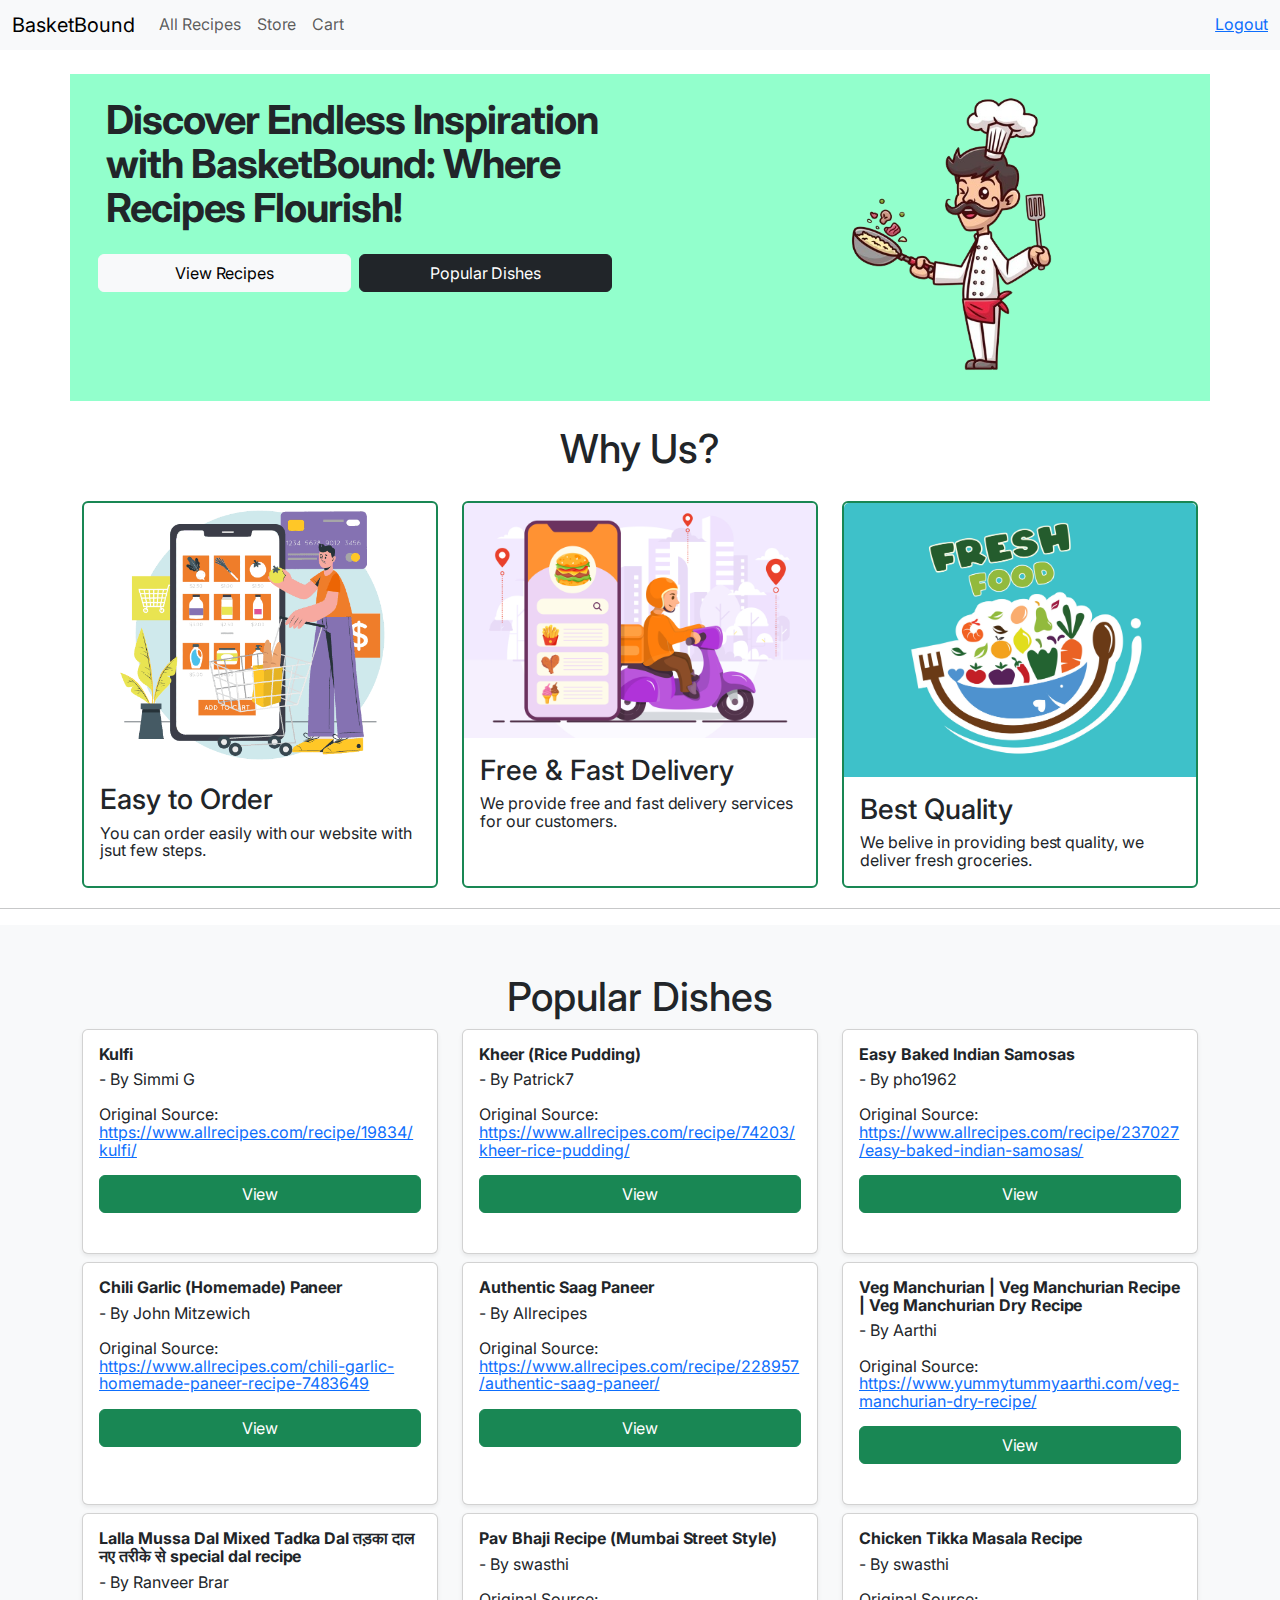
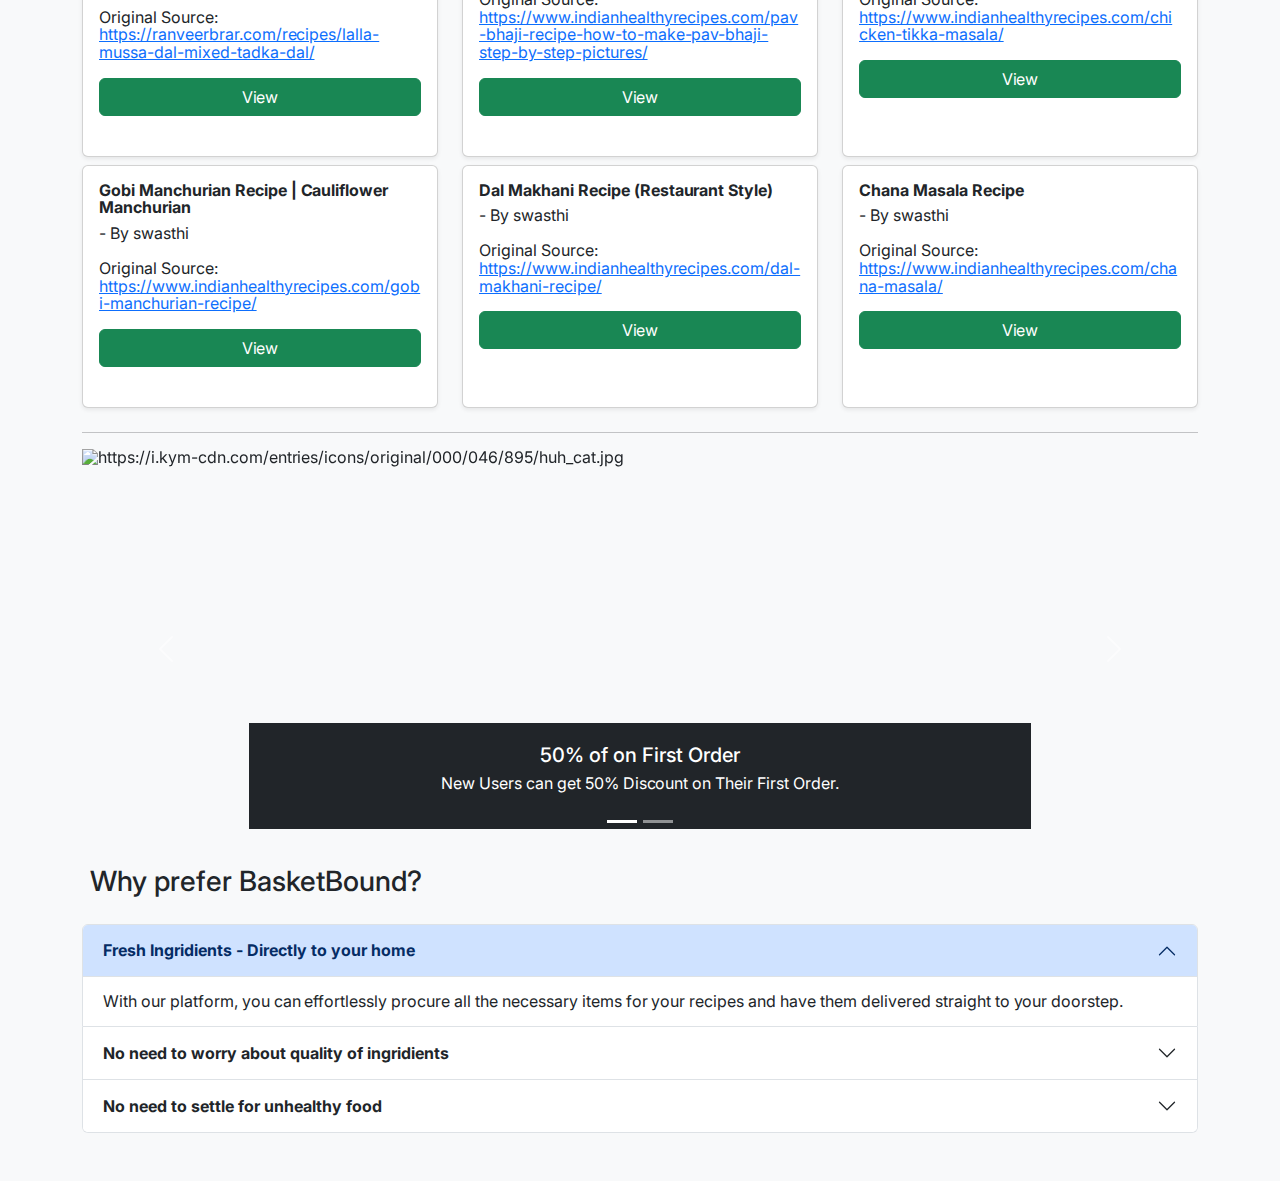
==== commit 9f27242a: "Final" ====
--- a/index.html
+++ b/index.html
@@ -1,5 +1,6 @@
 <!DOCTYPE html>
 <html lang="en">
+
 <head>
     <meta charset="utf-8">
     <meta name="viewport" content="width=device-width, initial-scale=1">
@@ -33,9 +34,11 @@
             font-weight: 400;
             line-height: 1.1;
         }
-        .card{
+
+        .card {
             height: 100% !important;
         }
+
         .card.mb-4 img {
             max-height: 350px;
         }
@@ -89,12 +92,47 @@
             </div>
         </div>
     </div>
+    <div class="container mt-4">
+        <h1 class="text-center">Why Us?</h1>
+        <div class="row mt-4">
+            <div class="col-sm-4 my-1">
+
+                <div class="card border border-2 border-success" >
+                    <img src="Images/grocery-app.webp" class="card-img-top" alt="...">
+                    <div class="card-body">
+                        <h3>Easy to Order</h3>
+                        <p class="card-text">You can order easily with our website with jsut few steps.</p>
+                    </div>
+                </div>
+            </div>
+            <div class="col-sm-4 my-1">
+                <div class="card border border-2 border-success" >
+                    <img src="Images/fast-delivery.jpg" class="card-img-top" alt="...">
+                    <div class="card-body">
+                        <h3>Free & Fast Delivery</h3>
+                        <p class="card-text">We provide free and fast delivery services for our customers.</p>
+                    </div>
+                </div>
+            </div>
+            <div class="col-sm-4 my-1">
+
+                <div class="card border border-2 border-success" >
+                    <img src="Images/quality.jpg" class="card-img-top" alt="...">
+                    <div class="card-body">
+                        <h3>Best Quality</h3>
+                        <p class="card-text">We belive in providing best quality, we deliver fresh groceries.</p>
+                    </div>
+                </div>
+            </div>
+
+        </div>
+    </div>
     <hr>
     <div class="album py-5 bg-light" id="popular-dishes">
         <div class="container">
             <h1 class="heading-text" align="center">Popular Dishes</h1>
             <div class="row">
-                <div class="col-md-4 mb-">
+                <div class="col-md-4 mb-2">
                     <div class="card mb-4 shadow-sm">
                         <!-- <svg class="bd-placeholder-img card-img-top" width="100%" height="225" xmlns="http://www.w3.org/2000/svg" role="img" aria-label="Placeholder: Thumbnail" preserveAspectRatio="xMidYMid slice" focusable="false"><title>Placeholder</title><rect width="100%" height="100%" fill="#55595c"/><text x="50%" y="50%" fill="#eceeef" dy=".3em">Thumbnail</text></svg> -->
                         <img src="https://www.allrecipes.com/thmb/XFhOqHKWqiUPHjPYtZr5UCOFSqQ=/1500x0/filters:no_upscale():max_bytes(150000):strip_icc()/736349-kulfi-Leisha-1x1-1-27872b0a38bc4766bdb3217d3a7f214f.jpg"
--- a/style.css
+++ b/style.css
@@ -1,3 +1,6 @@
+body{
+    font-family: 'Inter', sans-serif;
+}
 .hero-section {
     background-color: #92ffcc;
     width: 100%;
